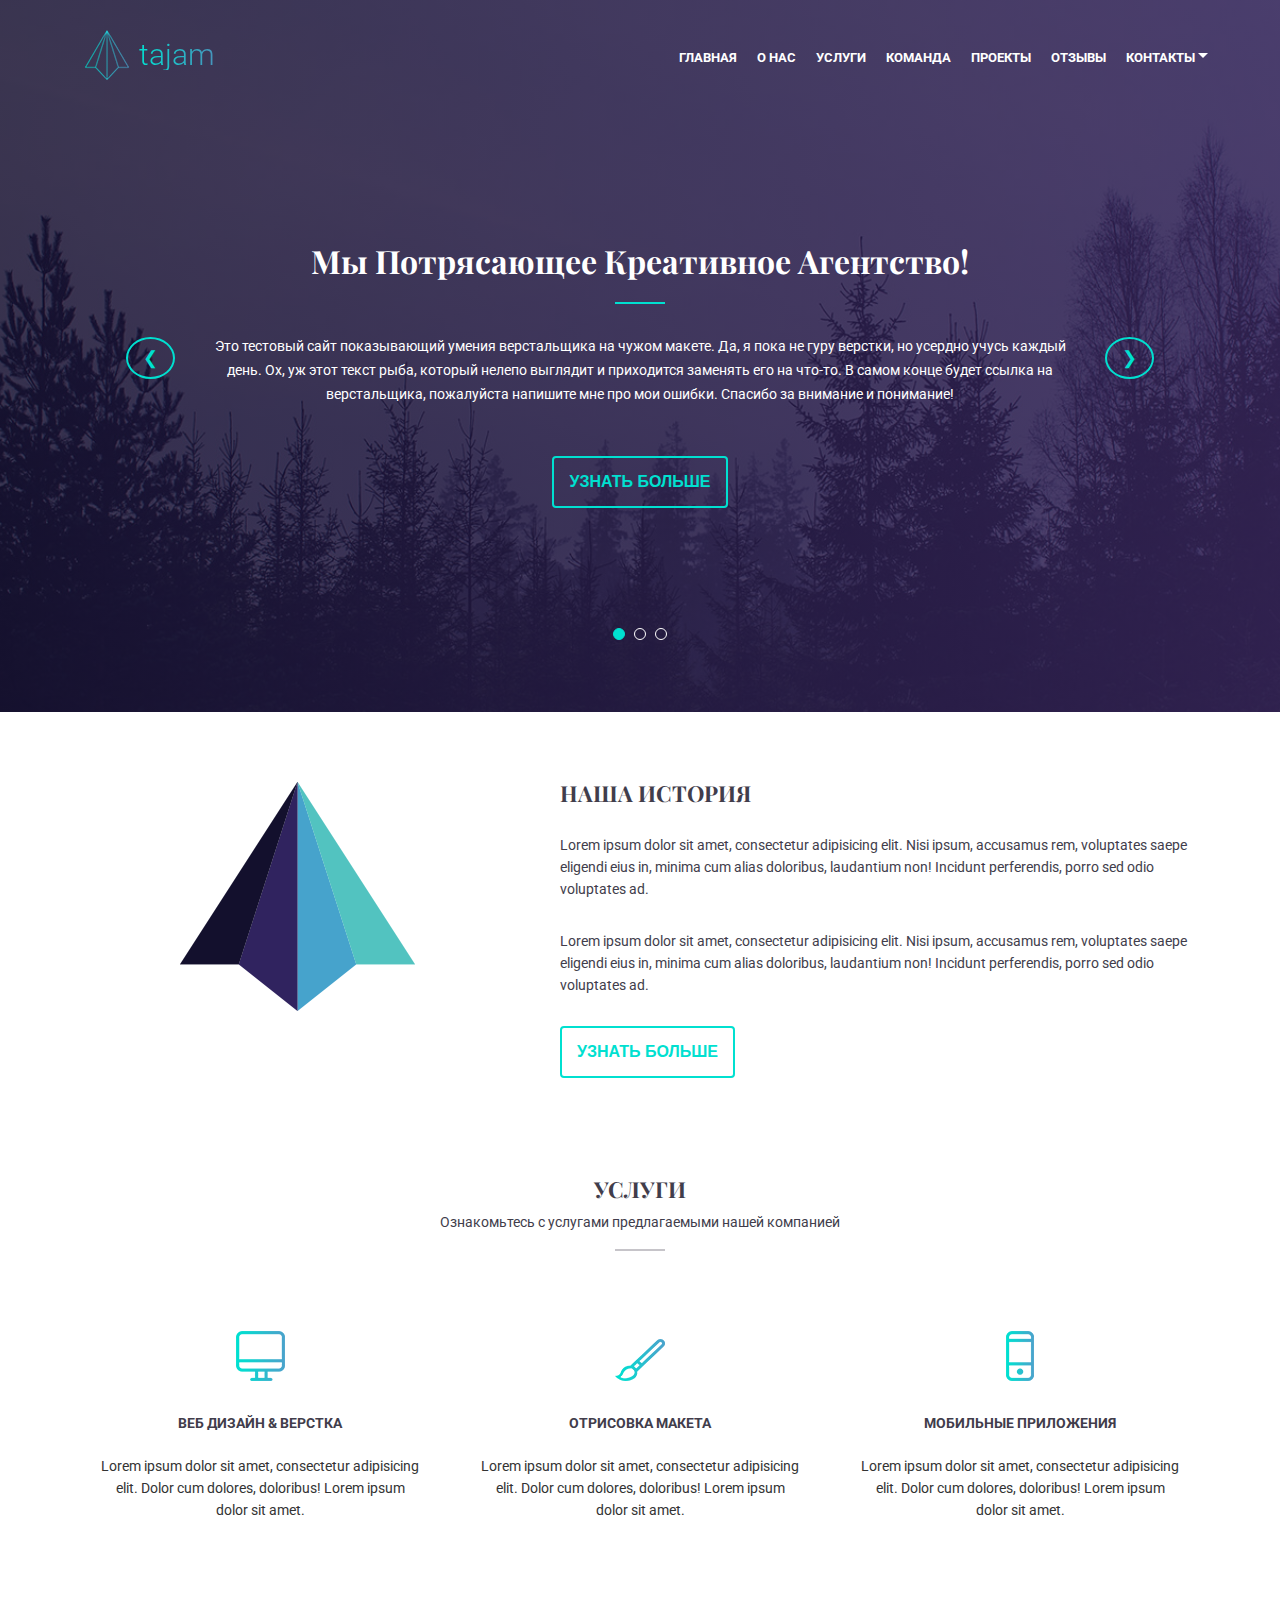
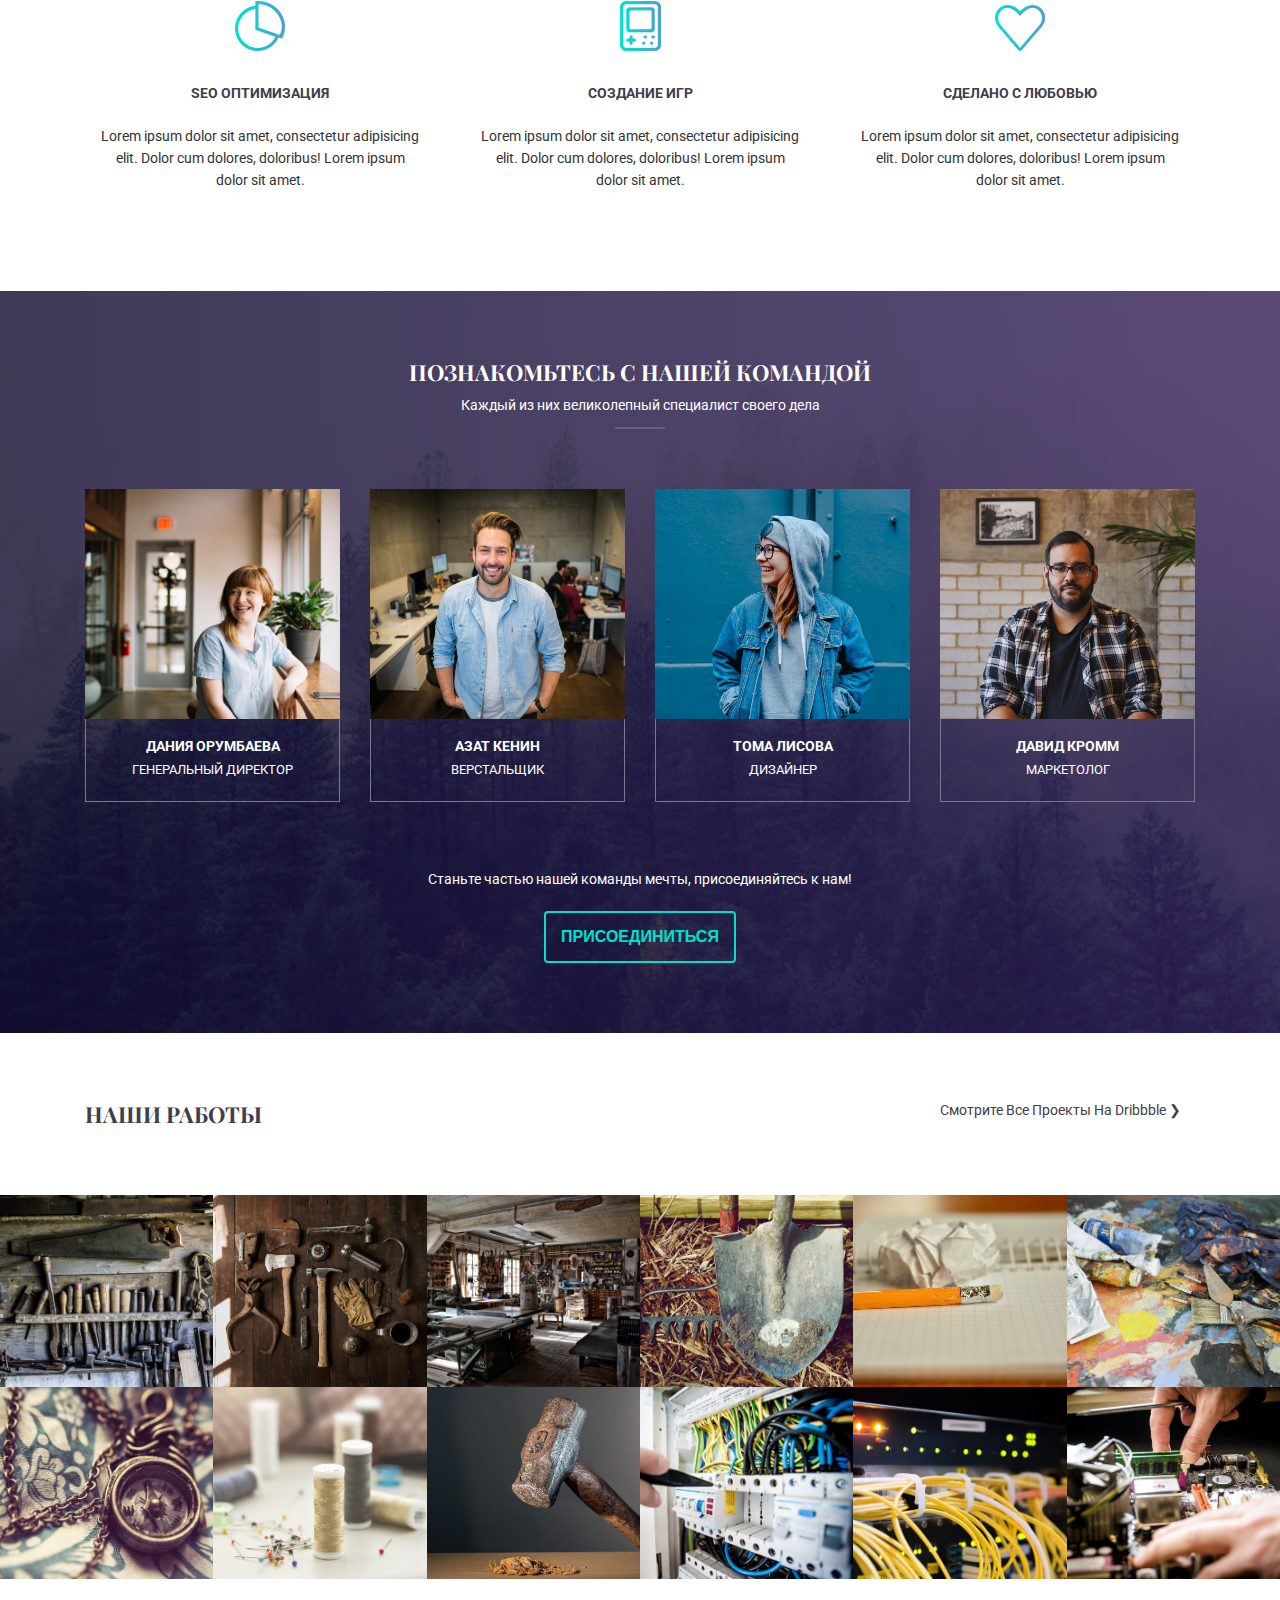
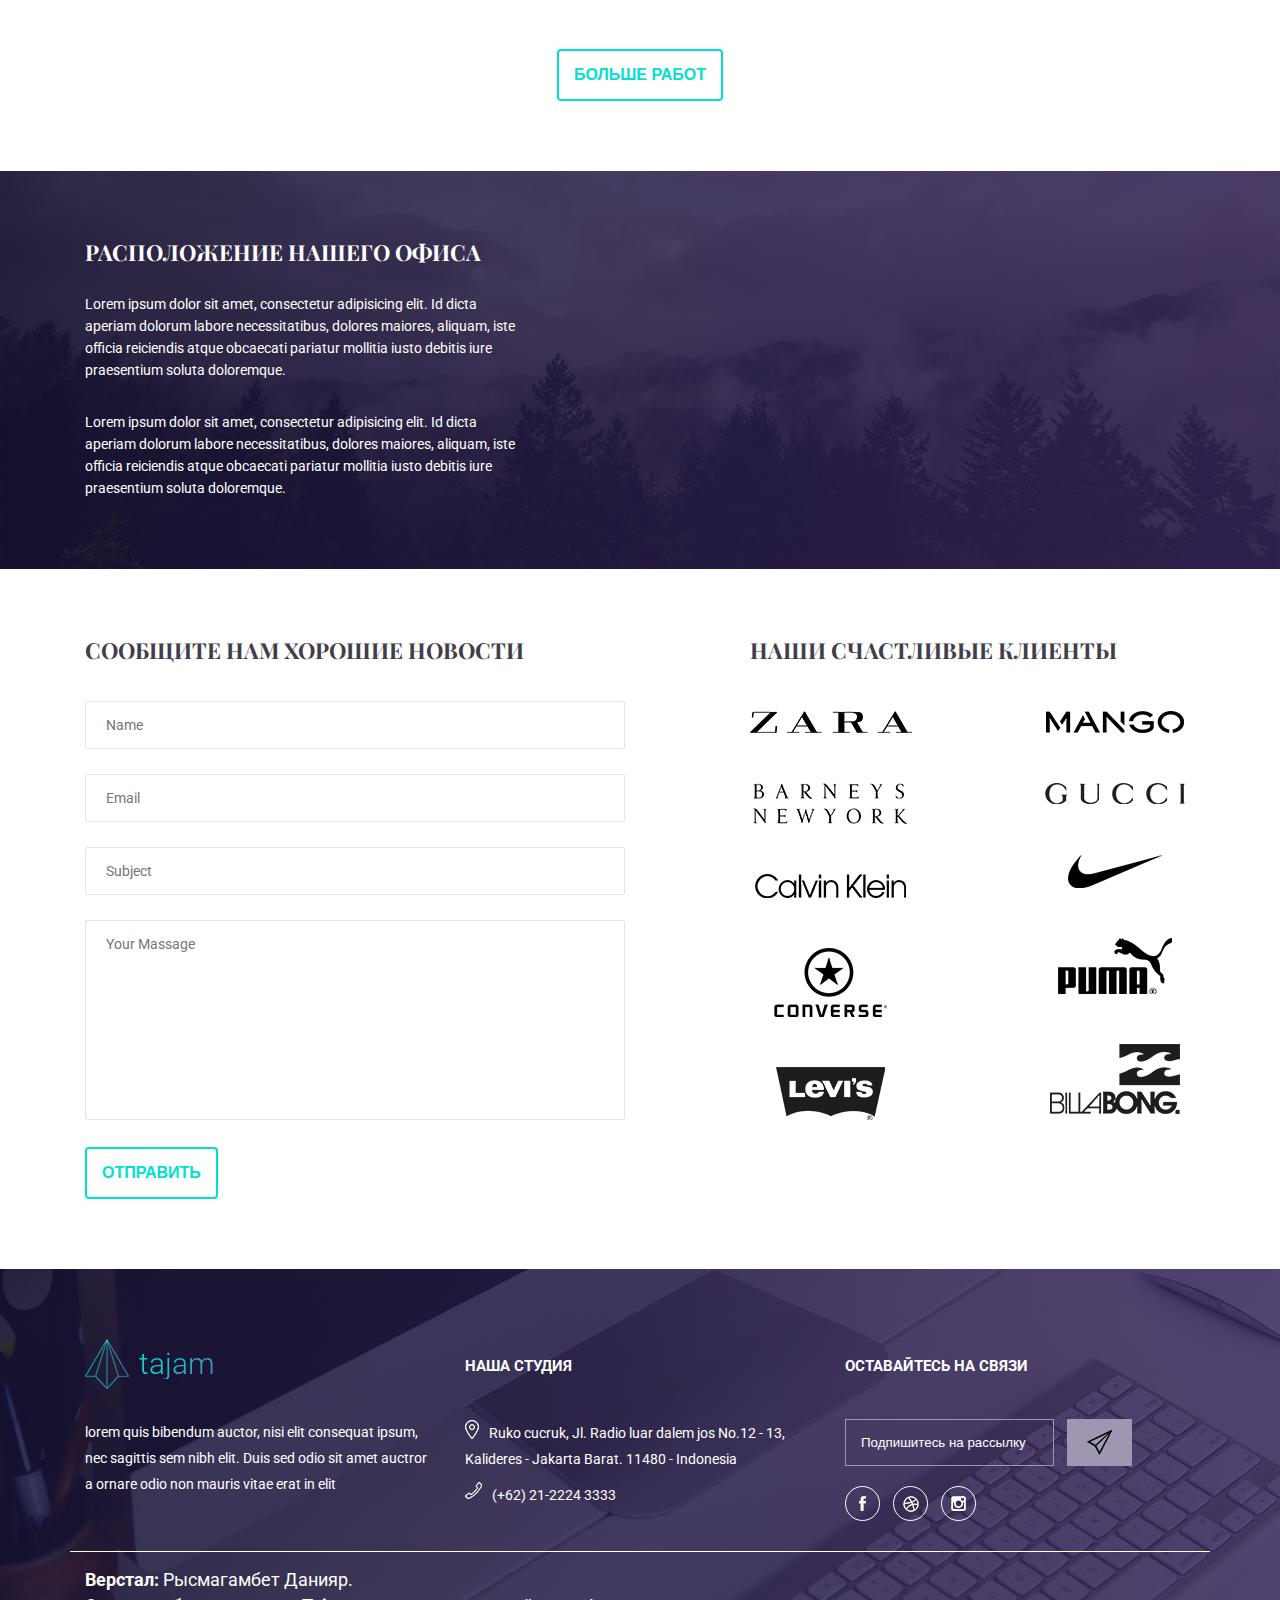
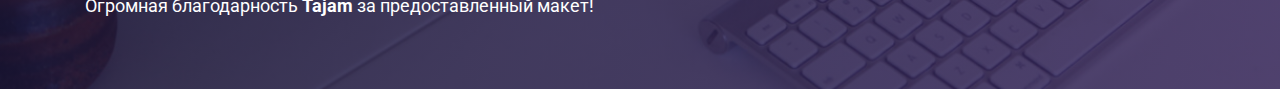
==== Tajam/index.html @ e1feb59a "Tajam Commit" ====
<!DOCTYPE html>
<html lang="ru">
<head>
	<meta charset="UTF-8">
	<meta name="viewport" content="width=device-width, initial-scale=1.0, shrink-to-fit=no">
	<meta http-equiv="X-UA-Compatible" content="ie=edge">

	<link rel="apple-touch-icon" sizes="180x180" href="favicon/apple-touch-icon.png">
	<link rel="icon" type="image/png" sizes="32x32" href="favicon/favicon-32x32.png">
	<link rel="icon" type="image/png" sizes="16x16" href="favicon/favicon-16x16.png">
	<link rel="manifest" href="favicon/site.webmanifest">
	<link rel="mask-icon" href="favicon/safari-pinned-tab.svg" color="#5bbad5">
	<meta name="msapplication-TileColor" content="#603cba">
	<meta name="theme-color" content="#ffffff">

	<title>Tajam</title>

	<link rel="stylesheet" href="css/bootstrap-grid.min.css">

	<link href="https://fonts.googleapis.com/css?family=Playfair+Display:400,700|Roboto:300,400,700&display=swap&subset=cyrillic" rel="stylesheet">

	<link rel="stylesheet" href="css/style.css">

</head>

<body>

	<header>
		<div class="container header">

			<div class="row header-row">

				<div class="col-2 header-logo">
					<img src="img/header/header-logo.png" alt="Логотип компании">
					<p>tajam</p>
				</div>

				<div class="col-7 header-nav">
					<nav class="menu">
						<ul class="menu__list">
							<li>
								<a href="#" class="menu__link">ГЛАВНАЯ</a>
							</li>
							<li>
								<a href="#" class="menu__link">О НАС</a>
							</li>
							<li>
								<a href="#" class="menu__link">УСЛУГИ</a>
							</li>
							<li>
								<a href="#" class="menu__link">КОМАНДА</a>
							</li>
							<li>
								<a href="#" class="menu__link">ПРОЕКТЫ</a>
							</li>
							<li>
								<a href="#" class="menu__link">ОТЗЫВЫ</a>
							</li>
							<li>
								<a href="#" class="menu__link">КОНТАКТЫ<span class="menu__arrow arrow"></span></a>
								<ul class="sub-menu__list">
									<li>
										<a href="#" class="sub-menu__link">ТЕЛЕФОН</a>
									</li>
									<li>
										<a href="#" class="sub-menu__link">ПОЧТА</a>
									</li>
								</ul>
							</li>
						</ul>
					</nav>
				</div>

			</div>

			<div class="row header-descr slaider">

				<div class="col-12 slides fade">
					<h1 class="header-descr__title">
						Мы Потрясающее Креативное Агентство!
					</h1>
					<p class="header-descr__subtitle">
						Это тестовый сайт показывающий умения верстальщика на чужом макете. Да, я пока не гуру верстки, но усердно учусь каждый день. Ох, уж этот текст рыба, который нелепо выглядит и приходится заменять его на что-то. В самом конце будет ссылка на верстальщика, пожалуйста напишите мне про мои ошибки. Спасибо за внимание и понимание!
					</p>
					<button class="button header-descr__button">УЗНАТЬ БОЛЬШЕ</button>
				</div>

				<div class="col-12 slides fade">
					<h1 class="header-descr__title">
						Мы Потрясающее Креативное Агентство!
					</h1>
					<p class="header-descr__subtitle">
						Lorem ipsum dolor sit amet, consectetur adipisicing elit. Tenetur sint fuga corrupti atque ut veritatis ipsa odio, officiis dignissimos suscipit nostrum, maxime pariatur natus doloribus expedita? Ut tempora laudantium, ullam! Labore quis temporibus, et! Consequuntur blanditiis eligendi nulla id quo nihil ipsam, omnis reprehenderit vero iusto fuga. Fugiat voluptatem, quisquam quas velit ea, non ipsa.
					</p>
					<button class="button header-descr__button">УЗНАТЬ БОЛЬШЕ</button>
				</div>

				<a class="prev" onclick="plusSlides(-1)">&#10094;</a>
				<a class="next" onclick="plusSlides(1)">&#10095;</a>

			</div>

			<div class="row dots">

				<div class="col-12">
					<span class="dot" onclick="currentSlide(1)"></span>
					<span class="dot" onclick="currentSlide(2)"></span>
					<span class="dot" onclick="currentSlide(3)"></span>
				</div>

			</div>

		</div>
	</header>

	<section class="about">
		<div class="container">
			<div class="row">

				<div class="col-3 offset-1 about__logo">
					<img src="img/about/big-logo.png" alt="Большой логотип компании">
				</div>

				<div class="col-7 offset-1 about__descr">
					<h4>НАША ИСТОРИЯ</h4>
					<p>Lorem ipsum dolor sit amet, consectetur adipisicing elit. Nisi ipsum, accusamus rem, voluptates saepe eligendi eius in, minima cum alias doloribus, laudantium non! Incidunt perferendis, porro sed odio voluptates ad.</p>
					<p>Lorem ipsum dolor sit amet, consectetur adipisicing elit. Nisi ipsum, accusamus rem, voluptates saepe eligendi eius in, minima cum alias doloribus, laudantium non! Incidunt perferendis, porro sed odio voluptates ad.</p>
					<button class="button about__button">УЗНАТЬ БОЛЬШЕ</button>
				</div>

			</div>
		</div>

	</section>

	<section class="expertise">
		<div class="container">

			<div class="row">
				<div class="col-12 expertise__title">
					<h4>УСЛУГИ</h4>
					<p>Ознакомьтесь с услугами предлагаемыми нашей компанией</p>
				</div>
			</div>

			<div class="row align-items-end expertise__blocks">
				<div class="col-4 expertise__item">
					<img src="img/expertise/expertise-icon-1.png" alt="Веб дизайн">
					<h5>ВЕБ ДИЗАЙН & ВЕРСТКА</h5>
					<p>Lorem ipsum dolor sit amet, consectetur adipisicing elit. Dolor cum dolores, doloribus! Lorem ipsum dolor sit amet.</p>
				</div>
				<div class="col-4 expertise__item">
					<img src="img/expertise/expertise-icon-2.png" alt="Отрисовка макета">
					<h5>ОТРИСОВКА МАКЕТА</h5>
					<p>Lorem ipsum dolor sit amet, consectetur adipisicing elit. Dolor cum dolores, doloribus! Lorem ipsum dolor sit amet.</p>
				</div>
				<div class="col-4 expertise__item">
					<img src="img/expertise/expertise-icon-3.png" alt="Мобильные приложения">
					<h5>МОБИЛЬНЫЕ ПРИЛОЖЕНИЯ</h5>
					<p>Lorem ipsum dolor sit amet, consectetur adipisicing elit. Dolor cum dolores, doloribus! Lorem ipsum dolor sit amet.</p>
				</div>
			</div>

			<div class="row align-items-end expertise__blocks">
				<div class="col-4 expertise__item">
					<img src="img/expertise/expertise-icon-4.png" alt="Оптимизация">
					<h5>SEO ОПТИМИЗАЦИЯ</h5>
					<p>Lorem ipsum dolor sit amet, consectetur adipisicing elit. Dolor cum dolores, doloribus! Lorem ipsum dolor sit amet.</p>
				</div>
				<div class="col-4 expertise__item">
					<img src="img/expertise/expertise-icon-5.png" alt="Создание игр">
					<h5>СОЗДАНИЕ ИГР</h5>
					<p>Lorem ipsum dolor sit amet, consectetur adipisicing elit. Dolor cum dolores, doloribus! Lorem ipsum dolor sit amet.</p>
				</div>
				<div class="col-4 expertise__item">
					<img src="img/expertise/expertise-icon-6.png" alt="Ответственность">
					<h5>СДЕЛАНО С ЛЮБОВЬЮ</h5>
					<p>Lorem ipsum dolor sit amet, consectetur adipisicing elit. Dolor cum dolores, doloribus! Lorem ipsum dolor sit amet.</p>
				</div>
			</div>

		</div>
	</section>

	<section class="team">
		<div class="container">

			<div class="row">
				<div class="col-12 team__title">
					<h4>ПОЗНАКОМЬТЕСЬ С НАШЕЙ КОМАНДОЙ</h4>
					<p>Каждый из них великолепный специалист своего дела</p>
				</div>
			</div>

			<div class="row">

				<div class="col-3 team__people">
					<div class="team__img">
						<img src="img/team/team-people-1.jpg" alt="Генеральный директор">
					</div>
					<div class="team__descr">
						<h5>ДАНИЯ ОРУМБАЕВА</h5>
						<p>ГЕНЕРАЛЬНЫЙ ДИРЕКТОР</p>
					</div>
				</div>

				<div class="col-3 team__people">
					<div class="team__img">
						<img src="img/team/team-people-2.jpg" alt="Верстка">
					</div>
					<div class="team__descr">
						<h5>АЗАТ КЕНИН</h5>
						<p>ВЕРСТАЛЬЩИК</p>
					</div>
				</div>

				<div class="col-3 team__people">
					<div class="team__img">
						<img src="img/team/team-people-3.jpg" alt="Дизайнер">
					</div>
					<div class="team__descr">
						<h5>ТОМА ЛИСОВА</h5>
						<p>ДИЗАЙНЕР</p>
					</div>
				</div>

				<div class="col-3 team__people">
					<div class="team__img">
						<img src="img/team/team-people-4.jpg" alt="Маркетолог">
					</div>
					<div class="team__descr">
						<h5>ДАВИД КРОММ</h5>
						<p>МАРКЕТОЛОГ</p>
					</div>
				</div>

			</div>

			<div class="row">
				<div class="col-12 team__bot">
					<p>Станьте частью нашей команды мечты, присоединяйтесь к нам!</p>
					<button class="button team__button">ПРИСОЕДИНИТЬСЯ</button>
				</div>
			</div>

		</div>
	</section>

	<section class="works">

		<div class="container">
			<div class="row">
				<div class="col-3 works__title">
					<h4>НАШИ РАБОТЫ</h4>
				</div>
				<div class="col-3 offset-6 works__link">
					<a>Смотрите Все Проекты На Dribbble &#10095;</a>
				</div>
			</div>
		</div>

		<div class="row works__block">

			<div class="col-2 works__item">
				<img src="img/works/work-1.jpg" alt="Описание работы">
				<div class="works__content">
					<h5>НАЗВАНИЕ РАБОТЫ</h5>
					<p>Краткое описание или типа того.</p>
				</div>
			</div>

			<div class="col-2 works__item">
				<img src="img/works/work-2.jpg" alt="Описание работы">
				<div class="works__content">
					<h5>НАЗВАНИЕ РАБОТЫ</h5>
					<p>Краткое описание или типа того. Где-то чуть больше или меньше.</p>
				</div>
			</div>

			<div class="col-2 works__item">
				<img src="img/works/work-3.jpg" alt="Описание работы">
				<div class="works__content">
					<h5>НАЗВАНИЕ РАБОТЫ</h5>
					<p>Краткое описание или типа того. А где-то совсем много текста будет, но это совсем уж не желательно.</p>
				</div>
			</div>

			<div class="col-2 works__item">
				<img src="img/works/work-4.jpg" alt="Описание работы">
				<div class="works__content">
					<h5>НАЗВАНИЕ РАБОТЫ</h5>
					<p>Краткое описание или типа того. А здесь будет прям очень много текста. Не читайте его, это просто показательный пример. Тут очень много воды, дабы было наглядно как это будет выглядеть всё.</p>
				</div>
			</div>

			<div class="col-2 works__item">
				<img src="img/works/work-5.jpg" alt="Описание работы">
				<div class="works__content">
					<h5>НАЗВАНИЕ РАБОТЫ</h5>
					<p>Краткое описание или типа того.</p>
				</div>
			</div>

			<div class="col-2 works__item">
				<img src="img/works/work-6.jpg" alt="Описание работы">
				<div class="works__content">
					<h5>НАЗВАНИЕ РАБОТЫ</h5>
					<p>Краткое описание или типа того. Где-то чуть больше или меньше.</p>
				</div>
			</div>

			<div class="col-2 works__item">	
				<img src="img/works/work-7.jpg" alt="Описание работы">
				<div class="works__content">
					<h5>НАЗВАНИЕ РАБОТЫ</h5>
					<p>Краткое описание или типа того. А где-то совсем много текста будет, но это совсем уж не желательно.</p>
				</div>
			</div>

			<div class="col-2 works__item">	
				<img src="img/works/work-8.jpg" alt="Описание работы">
				<div class="works__content">
					<h5>НАЗВАНИЕ РАБОТЫ</h5>
					<p>Краткое описание или типа того. А здесь будет прям очень много текста. Не читайте его, это просто показательный пример. Тут очень много воды, дабы было наглядно как это будет выглядеть всё.</p>
				</div>
			</div>

			<div class="col-2 works__item">	
				<img src="img/works/work-9.jpg" alt="Описание работы">
				<div class="works__content">
					<h5>НАЗВАНИЕ РАБОТЫ</h5>
					<p>Краткое описание или типа того</p>
				</div>
			</div>

			<div class="col-2 works__item">	
				<img src="img/works/work-10.jpg" alt="Описание работы">
				<div class="works__content">
					<h5>НАЗВАНИЕ РАБОТЫ</h5>
					<p>Краткое описание или типа того. Где-то чуть больше или меньше.</p>
				</div>
			</div>

			<div class="col-2 works__item">	
				<img src="img/works/work-11.jpg" alt="Описание работы">
				<div class="works__content">
					<h5>НАЗВАНИЕ РАБОТЫ</h5>
					<p>Краткое описание или типа того. А где-то совсем много текста будет, но это совсем уж не желательно.</p>
				</div>
			</div>

			<div class="col-2 works__item">	
				<img src="img/works/work-12.jpg" alt="Описание работы">
				<div class="works__content">
					<h5>НАЗВАНИЕ РАБОТЫ</h5>
					<p>Краткое описание или типа того. А здесь будет прям очень много текста. Не читайте его, это просто показательный пример. Тут очень много воды, дабы было наглядно как это будет выглядеть всё.</p>
				</div>
			</div>

		</div>
		
		<div class="container">
			<div class="row">
				<div class="col-12 works__button">
					<button class="button">БОЛЬШЕ РАБОТ</button>
				</div>
			</div>
		</div>

	</section>

	<section class="map">
		<div class="container">
			
			<div class="row">

				<div class="col-5 map__descr">
					<h4>РАСПОЛОЖЕНИЕ НАШЕГО ОФИСА</h4>
					<p>Lorem ipsum dolor sit amet, consectetur adipisicing elit. Id dicta aperiam dolorum labore necessitatibus, dolores maiores, aliquam, iste officia reiciendis atque obcaecati pariatur mollitia iusto debitis iure praesentium soluta doloremque.</p>
					<p>Lorem ipsum dolor sit amet, consectetur adipisicing elit. Id dicta aperiam dolorum labore necessitatibus, dolores maiores, aliquam, iste officia reiciendis atque obcaecati pariatur mollitia iusto debitis iure praesentium soluta doloremque.</p>
				</div>

				<div class="col-7 map__yandex">
					<script type="text/javascript" charset="utf-8" async src="https://api-maps.yandex.ru/services/constructor/1.0/js/?um=constructor%3A8e31d694d75ee07a63319e56aa494c60de096d989a508e7dc82b9da44f5e94a0&amp;width=100%25&amp;height=400&amp;lang=ru_RU&amp;scroll=false"></script>
				</div>

			</div>

		</div>
	</section>

	<section class="contact">
		<div class="container">

			<div class="row">
				<div class="col-5 contact__title">
					<h4>СООБЩИТЕ НАМ ХОРОШИЕ НОВОСТИ</h4>
				</div>
				<div class="col-5 offset-2 contact__title">
					<h4>НАШИ СЧАСТЛИВЫЕ КЛИЕНТЫ</h4>
				</div>
			</div>

			<div class="row">

				<div class="col-6 contact__form">
					<form action="#" id="massage">
						<input class="contact__form-item" type="text" placeholder="Name" required="required">
						<input class="contact__form-item" type="email" placeholder="Email" required="required">
						<input class="contact__form-item" type="text" placeholder="Subject" required="required">
						<textarea class="contact__form-item" placeholder="Your Massage" form="massage" required="required"></textarea>
						<button type="submit" form="massage" class="button contact__button">ОТПРАВИТЬ</button>
					</form>
				</div>

				<div class="col-2 offset-1 contact__clients">
					<img src="img/contact/client-1.png" alt="">
					<img src="img/contact/client-2.png" alt="">
					<img src="img/contact/client-3.png" alt="">
					<img src="img/contact/client-4.png" alt="">
					<img src="img/contact/client-5.png" alt="">
				</div>

				<div class="col-2 offset-1 contact__clients">
					<img src="img/contact/client-6.png" alt="">
					<img src="img/contact/client-7.png" alt="">
					<img src="img/contact/client-8.png" alt="">
					<img src="img/contact/client-9.png" alt="">
					<img src="img/contact/client-10.png" alt="">
				</div>

			</div>

		</div>
	</section>

	<footer class="footer">
		<div class="container">

			<div class="row">

				<div class="col-4 footer__block">
					<div class="footer__logo">
						<img src="img/footer/footer-logo.png" alt="Логотип">
						<p class="footer__grad">tajam</p>
					</div>
					<p>lorem quis bibendum auctor, nisi elit consequat ipsum, nec sagittis sem nibh elit. Duis sed odio sit amet auctror a ornare odio non mauris vitae erat in elit</p>
				</div>

				<div class="col-4 footer__block">
					<h5>НАША СТУДИЯ</h5>
					<div class="footer__address">
						<p><img src="img/footer/footer-icon-map.png" alt="">Ruko cucruk, Jl. Radio luar dalem jos No.12 - 13, Kalideres - Jakarta Barat. 11480 - Indonesia</p>
					</div>
					<div class="footer__phone">
						<p><img src="img/footer/footer-icon-phone.png" alt="">(+62) 21-2224 3333</p>
					</div>
				</div>

				<div class="col-4 footer__block">
					<h5>ОСТАВАЙТЕСЬ НА СВЯЗИ</h5>
					<div class="footer__form">
						<form>
							<input type="text" placeholder="Подпишитесь на рассылку">
							<button type="submit"><img src="img/footer/footer-icon-newsletter.png" alt=""></button>
						</form>
					</div>
					<div class="footer__social">
						<ul class="footer__social-menu">
							<li class="footer__social-item"><a href="#"><img src="img/footer/footer-icon-fb.png" alt="Facebook"></a></li>
							<li class="footer__social-item"><a href="#"><img src="img/footer/footer-icon-drib.png" alt="Dribbble"></a></li>
							<li class="footer__social-item"><a href="#"><img src="img/footer/footer-icon-inst.png" alt="Instagram"></a></li>
						</ul>
					</div>
				</div>

			</div>

			<div class="row">
				<div class="col-12 footer__thanks">
					<p><span>Верстал:</span> <a href="https://vk.com/martineeden">Рысмагамбет Данияр.</a></p>
					<p>Огромная благодарность <span>Tajam</span> за предоставленный макет!</p>
				</div>
			</div>

		</div>
	</footer>

	
	

	<script src="js/script.js"></script>

</body>

</html>
---- Tajam/css/style.css ----
* {
  -webkit-box-sizing: border-box;
  box-sizing: border-box;
  margin: 0;
  padding: 0;
  border: 0; }

a, a:visited {
  text-decoration: none;
  color: #ffffff; }

a:hover {
  text-decoration: none; }

a:active {
  text-decoration: none;
  color: #ffffff; }

a:link {
  text-decoration: none;
  color: #ffffff; }

ul li {
  text-decoration: none;
  list-style: none; }

img {
  vertical-align: top; }

h1, h2, h3, h4, h5, h6 {
  font-size: inherit;
  font-weight: 400; }

nav {
  display: block; }

html, body {
  height: 100%;
  width: 100%;
  font-size: 100%;
  line-height: 1;
  font-size: 14px;
  background: #fff;
  font-family: 'Roboto', sans-serif; }

/* Standard for layout */
section {
  padding: 70px 0; }

.button {
  font-size: 16px;
  font-weight: 700;
  color: #00e0d0;
  padding: 15px;
  border: 2px solid #00e0d0;
  border-radius: 4px;
  background: transparent;
  cursor: pointer;
  -webkit-transition: 0.7s;
  transition: 0.7s; }
  .button:hover {
    border: 2px solid #413d4b;
    background: #00e0d0;
    color: #413d4b;
    -webkit-transition: 0.7s;
    transition: 0.7s; }

/* Main Styles */
header {
  position: relative;
  background: url("../img/header/header-bg.jpg") center no-repeat;
  background-size: cover;
  z-index: 1;
  padding-top: 30px; }

header:before {
  content: "";
  display: block;
  position: absolute;
  left: 0;
  top: 0;
  width: 100%;
  height: 100%;
  background: -webkit-gradient(linear, left top, right top, from(#0f0b2f), to(#301f57));
  background: linear-gradient(90deg, #0f0b2f, #301f57);
  opacity: 0.8;
  z-index: -1; }

.header {
  position: relative; }

.header-logo {
  display: -webkit-box;
  display: -ms-flexbox;
  display: flex;
  -webkit-box-align: center;
  -ms-flex-align: center;
  align-items: center; }
  .header-logo img {
    margin-right: 10px; }
  .header-logo p {
    font-size: 30px;
    font-weight: 300;
    color: #00e0d0;
    background: -webkit-gradient(linear, left top, right top, from(#02ded0), to(#4794bc));
    background: linear-gradient(90deg, #02ded0, #4794bc);
    -webkit-background-clip: text;
    background-clip: text;
    -webkit-text-fill-color: transparent; }

.header-nav {
  position: absolute;
  right: 0; }

.header-row {
  -webkit-box-align: center;
  -ms-flex-align: center;
  align-items: center; }

.menu {
  position: relative;
  right: 0; }
  .menu__list {
    position: absolute;
    right: 0;
    display: -webkit-box;
    display: -ms-flexbox;
    display: flex;
    margin-top: -5px; }
    .menu__list > li {
      position: relative;
      margin-right: 20px; }
      .menu__list > li:last-child {
        margin-right: 0; }
  .menu__link {
    font-size: 13px;
    font-weight: 700;
    color: #ffffff;
    -webkit-transition: 0.4s;
    transition: 0.4s;
    padding: 15px 0; }
    .menu__link:hover {
      color: #00e0d0;
      -webkit-transition: 0.4s;
      transition: 0.4s; }

.menu__list > li:hover .sub-menu__list {
  display: inline-block; }

.arrow {
  position: absolute;
  top: 3px;
  margin-left: 3px;
  border-top: 5px solid #ffffff;
  border-right: 5px solid transparent;
  border-left: 5px solid transparent;
  -webkit-transition: 0.4s;
  transition: 0.4s; }
  .arrow:hover {
    border-top: 6px solid #00e0d0;
    -webkit-transition: 0.4s;
    transition: 0.4s; }

.menu__link:hover .arrow {
  border-top: 6px solid #00e0d0;
  -webkit-transition: 0.4s;
  transition: 0.4s; }

.sub-menu__list {
  display: none;
  position: absolute;
  left: 0;
  top: 0;
  margin-top: 25px; }
  .sub-menu__list > li {
    border: 1px solid #00e0d0;
    padding: 10px 15px 10px 5px; }

.sub-menu__link {
  font-size: 13px;
  font-weight: 700;
  color: #ffffff;
  padding: 5px;
  -webkit-transition: 0.4s;
  transition: 0.4s; }
  .sub-menu__link:hover {
    color: #00e0d0;
    -webkit-transition: 0.4s;
    transition: 0.4s; }

.header-descr {
  width: 80%;
  text-align: center;
  padding-top: 165px;
  margin: auto;
  position: relative; }
  .header-descr__title {
    font-family: "Playfair Display", serif;
    font-size: 32px;
    font-weight: 700;
    color: #ffffff; }
    .header-descr__title:after {
      content: "";
      display: block;
      margin: 0 auto;
      width: 50px;
      margin-top: 25px;
      border-bottom: 2px solid #00e0d0; }
  .header-descr__subtitle {
    font-size: 14px;
    color: #ffffff;
    line-height: 24px;
    margin-top: 30px; }
  .header-descr__button {
    margin-top: 50px; }

.prev, .next {
  cursor: pointer;
  position: absolute;
  top: 60%;
  width: auto;
  color: #00e0d0;
  font-size: 18px;
  border: 2px solid #00e0d0;
  border-radius: 50%;
  padding: 10px 15px;
  -webkit-transition: 0.6s;
  transition: 0.6s; }

.prev {
  margin-left: -70px; }

.next {
  right: 0;
  margin-right: -70px; }

.prev:hover, .next:hover {
  color: #413d4b;
  border: 2px solid #413d4b;
  background: #00e0d0; }

.dots {
  text-align: center;
  padding: 120px 0 70px 0; }

.dot {
  cursor: pointer;
  height: 12px;
  width: 12px;
  margin: 0 3px;
  background-color: transparent;
  border: 1px solid #ffffff;
  border-radius: 50%;
  display: inline-block;
  -webkit-transition: 0.4s;
  transition: 0.4s; }
  .dot:hover {
    background-color: #00e0d0;
    border: 1px solid #00e0d0; }

.active {
  background-color: #00e0d0;
  border: 1px solid #00e0d0; }

.fade {
  -webkit-animation-name: fade;
  animation-name: fade;
  -webkit-animation-duration: 1.5s;
  animation-duration: 1.5s; }

@-webkit-keyframes fade {
  from {
    opacity: 0.4; }
  to {
    opacity: 1; } }

@keyframes fade {
  from {
    opacity: 0.4; }
  to {
    opacity: 1; } }

.about__logo img {
  max-width: 100%; }

.about__descr h4 {
  font-family: "Playfair Display", serif;
  font-size: 22px;
  font-weight: 700;
  color: #413d4b; }

.about__descr p {
  font-size: 14px;
  color: #413d4b;
  margin-top: 30px;
  line-height: 22px; }

.about__button {
  margin-top: 30px; }

.expertise {
  padding: 30px 0 100px 0; }
  .expertise__title {
    text-align: center; }
    .expertise__title:after {
      content: "";
      display: block;
      width: 50px;
      margin: 0 auto;
      margin-top: 20px;
      border-bottom: 2px solid #c6c4c9; }
    .expertise__title h4 {
      font-family: "Playfair Display", serif;
      font-size: 22px;
      font-weight: 700;
      color: #413d4b; }
    .expertise__title p {
      font-size: 14px;
      color: #413d4b;
      margin-top: 15px; }
  .expertise__blocks {
    padding: 80px 0; }
    .expertise__blocks:last-child {
      padding: 0; }
  .expertise__item {
    text-align: center;
    padding: 0 30px; }
    .expertise__item h5 {
      font-size: 14px;
      font-weight: 700;
      color: #413d4b;
      margin-top: 35px; }
    .expertise__item p {
      font-size: 14px;
      color: #333333;
      line-height: 22px;
      margin-top: 25px; }

.team {
  position: relative;
  background: url("../img/team/team-bg.jpg") center no-repeat;
  background-size: cover;
  z-index: 1; }
  .team:before {
    content: "";
    display: block;
    position: absolute;
    left: 0;
    top: 0;
    width: 100%;
    height: 100%;
    background: -webkit-gradient(linear, left top, right top, from(#0f0b2f), to(#301f57));
    background: linear-gradient(90deg, #0f0b2f, #301f57);
    opacity: 0.8;
    z-index: -1; }
  .team__title {
    text-align: center; }
    .team__title:after {
      content: "";
      display: block;
      margin: 0 auto;
      width: 50px;
      margin-top: 15px;
      border-bottom: 2px solid #655c80; }
    .team__title h4 {
      font-family: "Playfair Display", serif;
      font-size: 22px;
      font-weight: 700;
      color: #ffffff; }
    .team__title p {
      font-size: 14px;
      color: #ffffff;
      margin-top: 15px; }
  .team__people {
    margin-top: 60px;
    text-align: center; }
  .team__img {
    padding: 0 0 90% 0;
    overflow: hidden;
    position: relative; }
    .team__img img {
      width: 100%;
      height: 100%;
      -o-object-fit: cover;
      object-fit: cover;
      position: absolute;
      top: 0;
      left: 0; }
  .team__descr {
    border: 1px solid #7c7890;
    border-top: none; }
    .team__descr h5 {
      font-size: 14px;
      font-weight: 700;
      color: #ffffff;
      padding-top: 20px; }
    .team__descr p {
      font-size: 13px;
      color: #ffffff;
      margin-top: 10px;
      margin-bottom: 25px; }
  .team__bot {
    text-align: center;
    margin-top: 70px; }
    .team__bot p {
      font-size: 14px;
      color: #ffffff; }
    .team__bot button {
      margin-top: 25px; }

.works__title h4 {
  font-family: "Playfair Display", serif;
  font-size: 22px;
  font-weight: 700;
  color: #413d4b; }

.works__link a {
  font-size: 14px;
  color: #413d4b;
  cursor: pointer; }
  .works__link a:hover {
    border-bottom: 1px dashed #413d4b; }

.works__block {
  margin: 70px 0 0 0; }

.works__item {
  padding: 0 0 15% 0;
  overflow: hidden;
  position: relative; }
  .works__item img {
    width: 100%;
    height: 100%;
    -o-object-fit: cover;
    object-fit: cover;
    position: absolute;
    top: 0;
    left: 0; }
  .works__item:hover .works__content {
    display: inline-block;
    -webkit-animation-name: works;
    animation-name: works;
    -webkit-animation-duration: 0.6s;
    animation-duration: 0.6s; }

.works__content {
  text-align: center;
  position: absolute;
  display: none;
  background-color: #1b173a;
  width: 100%;
  height: 100%;
  opacity: 0.8; }
  .works__content h5 {
    font-size: 14px;
    font-weight: 700;
    color: #ffffff;
    padding-top: 60px; }
  .works__content p {
    font-size: 13px;
    color: #ffffff;
    margin: 10px 20px;
    line-height: 22px; }

.works__button {
  text-align: center;
  margin-top: 70px; }

@-webkit-keyframes works {
  from {
    opacity: 0; }
  to {
    opacity: 0.8; } }

@keyframes works {
  from {
    opacity: 0; }
  to {
    opacity: 0.8; } }

.map {
  position: relative;
  background: url("../img/map/map-bg.jpg") center no-repeat;
  background-size: cover;
  z-index: 1; }
  .map:before {
    content: "";
    display: block;
    position: absolute;
    left: 0;
    top: 0;
    width: 100%;
    height: 100%;
    background: -webkit-gradient(linear, left top, right top, from(#0f0b2f), to(#301f57));
    background: linear-gradient(90deg, #0f0b2f, #301f57);
    opacity: 0.8;
    z-index: -1; }
  .map__descr h4 {
    font-family: "Playfair Display", serif;
    font-size: 22px;
    font-weight: 700;
    color: #ffffff; }
  .map__descr p {
    font-size: 14px;
    color: #ffffff;
    line-height: 22px;
    margin-top: 30px; }

.contact__form-item {
  font-family: "Roboto", sans-serif;
  font-size: 14px;
  width: 100%;
  border: 1px solid #e5e5e5;
  border-radius: 2px;
  padding: 15px 0 15px 20px;
  margin-top: 25px; }
  .contact__form-item:first-child {
    margin-top: 40px; }
  .contact__form-item:focus {
    color: #413d4b;
    outline: none;
    border: 1px solid #413d4b; }

.contact__form textarea {
  min-height: 200px;
  resize: none; }

.contact__button {
  margin-top: 25px; }

.contact__title h4 {
  font-family: "Playfair Display", serif;
  font-size: 22px;
  font-weight: 700;
  color: #413d4b; }

.contact__clients {
  text-align: center; }
  .contact__clients img {
    margin-top: 50px; }

.footer {
  position: relative;
  background: url("../img/footer/footer-bg.jpg") center no-repeat;
  background-size: cover;
  z-index: 1;
  padding: 70px 0; }
  .footer:before {
    content: "";
    position: absolute;
    display: block;
    left: 0;
    top: 0;
    width: 100%;
    height: 100%;
    background: -webkit-gradient(linear, left top, right top, from(#0f0b2f), to(#301f57));
    background: linear-gradient(90deg, #0f0b2f, #301f57);
    opacity: 0.8;
    z-index: -1; }
  .footer__block {
    margin-top: 20px; }
    .footer__block:first-child {
      margin-top: 0; }
    .footer__block h5 {
      font-size: 15px;
      color: #ffffff;
      font-weight: 700; }
    .footer__block p:not(.footer__grad) {
      font-size: 14px;
      color: #ffffff;
      line-height: 26px; }
  .footer__logo {
    display: -webkit-box;
    display: -ms-flexbox;
    display: flex;
    -webkit-box-align: center;
    -ms-flex-align: center;
    align-items: center;
    margin-bottom: 30px; }
    .footer__logo img {
      margin-right: 10px; }
    .footer__logo p {
      font-size: 30px;
      font-weight: 300;
      color: #00e0d0;
      background: -webkit-gradient(linear, left top, right top, from(#02ded0), to(#4794bc));
      background: linear-gradient(90deg, #02ded0, #4794bc);
      -webkit-background-clip: text;
      background-clip: text;
      -webkit-text-fill-color: transparent; }
  .footer__address {
    margin-top: 46px; }
    .footer__address img {
      margin-right: 10px; }
  .footer__phone {
    margin-top: 10px; }
    .footer__phone img {
      margin-right: 10px; }
  .footer__form {
    margin-top: 35px; }
    .footer__form input {
      border: 1px solid #9f96b0;
      background: transparent;
      padding: 15px;
      margin-right: 10px;
      margin-top: 10px; }
      .footer__form input::-webkit-input-placeholder {
        color: #fff; }
      .footer__form input::-moz-placeholder {
        color: #fff; }
      .footer__form input:-ms-input-placeholder {
        color: #fff; }
      .footer__form input::-ms-input-placeholder {
        color: #fff; }
      .footer__form input::placeholder {
        color: #fff; }
      .footer__form input:focus {
        color: #fff; }
    .footer__form button {
      cursor: pointer;
      padding: 28px 35px 19px 30px;
      background: #9f96b0;
      position: relative; }
      .footer__form button img {
        position: absolute;
        left: 30%;
        top: 25%; }
  .footer__social {
    margin-top: 20px; }
    .footer__social-item {
      position: relative;
      display: inline-block;
      margin-right: 10px;
      border: 1px solid #ffffff;
      border-radius: 50%;
      min-width: 35px;
      min-height: 35px;
      -webkit-transition: 0.6s;
      transition: 0.6s;
      text-align: center; }
      .footer__social-item:hover {
        border: 1px solid #00e0d0;
        -webkit-transition: 0.6s;
        transition: 0.6s; }
      .footer__social-item img {
        padding-top: 9px; }
  .footer__thanks {
    margin-top: 30px;
    border-top: 1px solid #fff;
    padding-top: 15px; }
    .footer__thanks p {
      font-size: 18px;
      color: #ffffff;
      line-height: 26px; }
    .footer__thanks span {
      font-weight: 700; }
    .footer__thanks a {
      -webkit-transition: 0.6s;
      transition: 0.6s; }
      .footer__thanks a:hover {
        color: #00e0d0;
        -webkit-transition: 0.6s;
        transition: 0.6s; }

/*# sourceMappingURL=style.css.map */
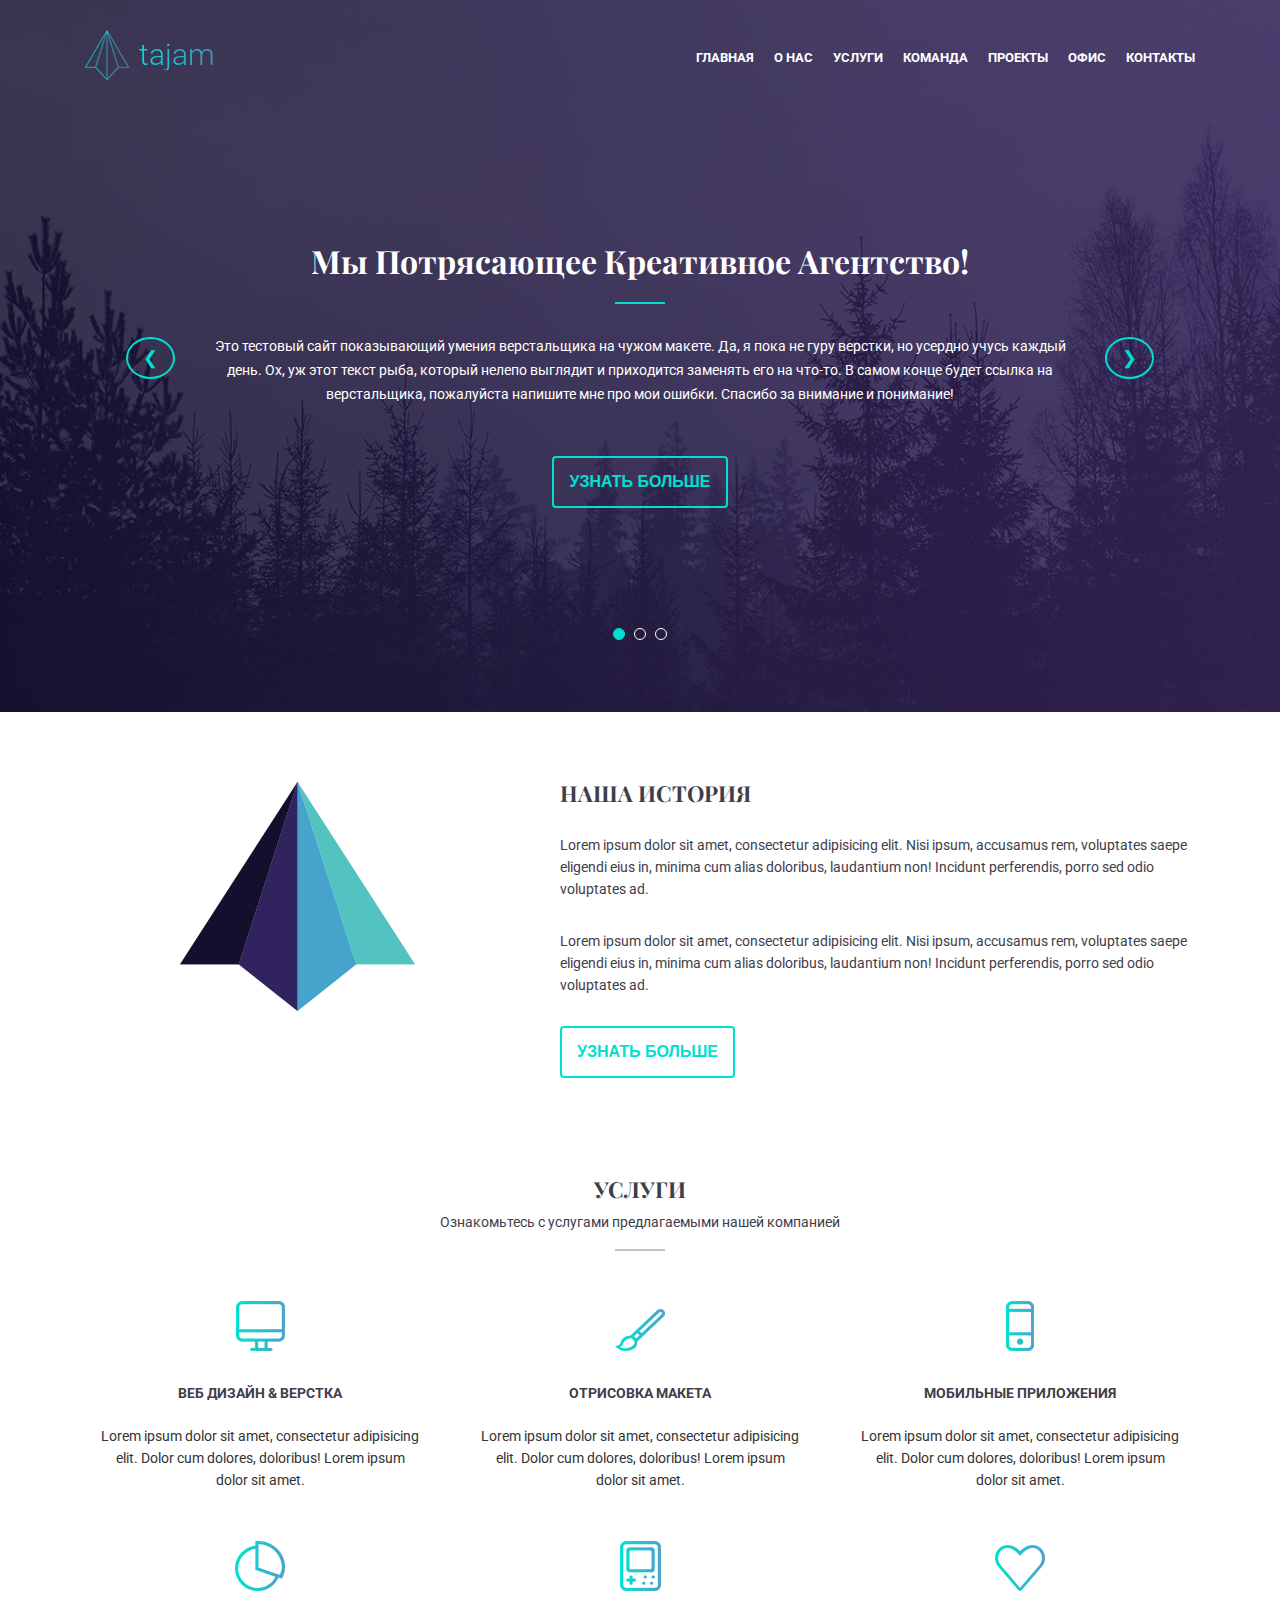
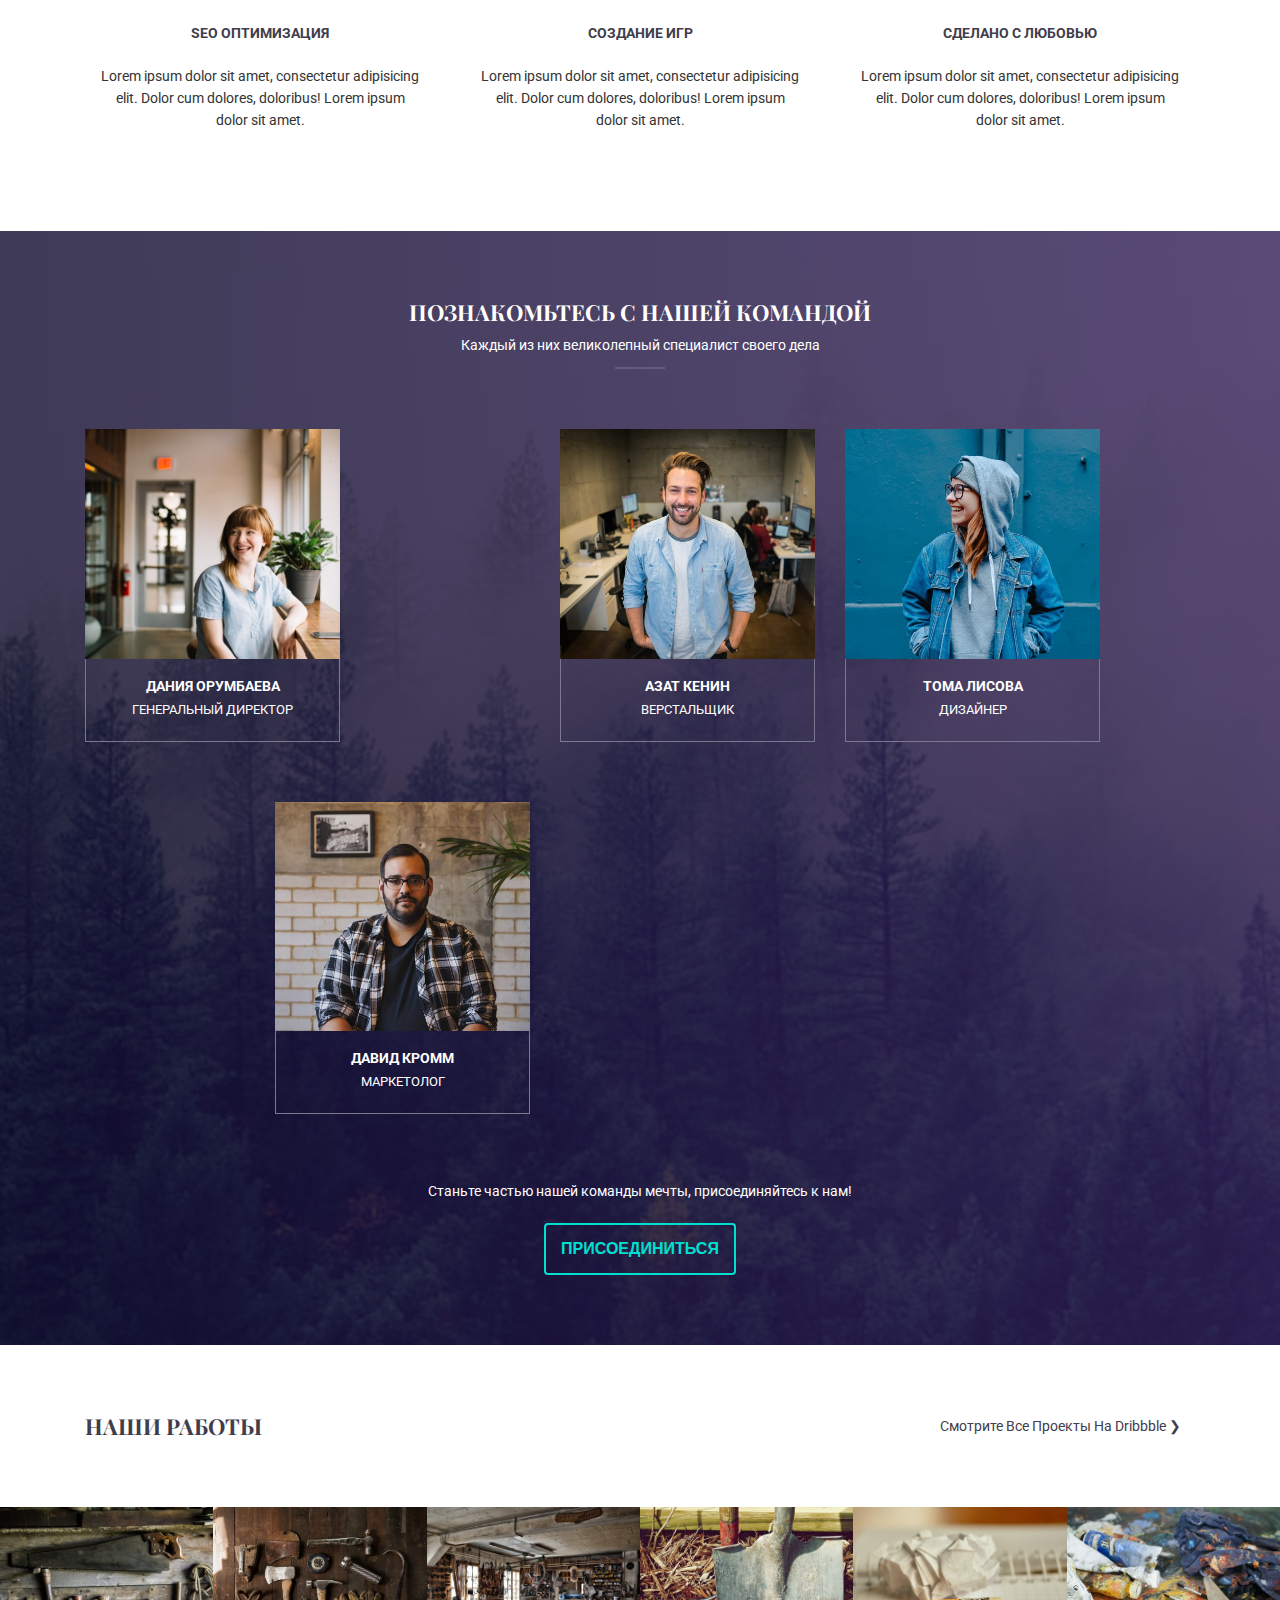
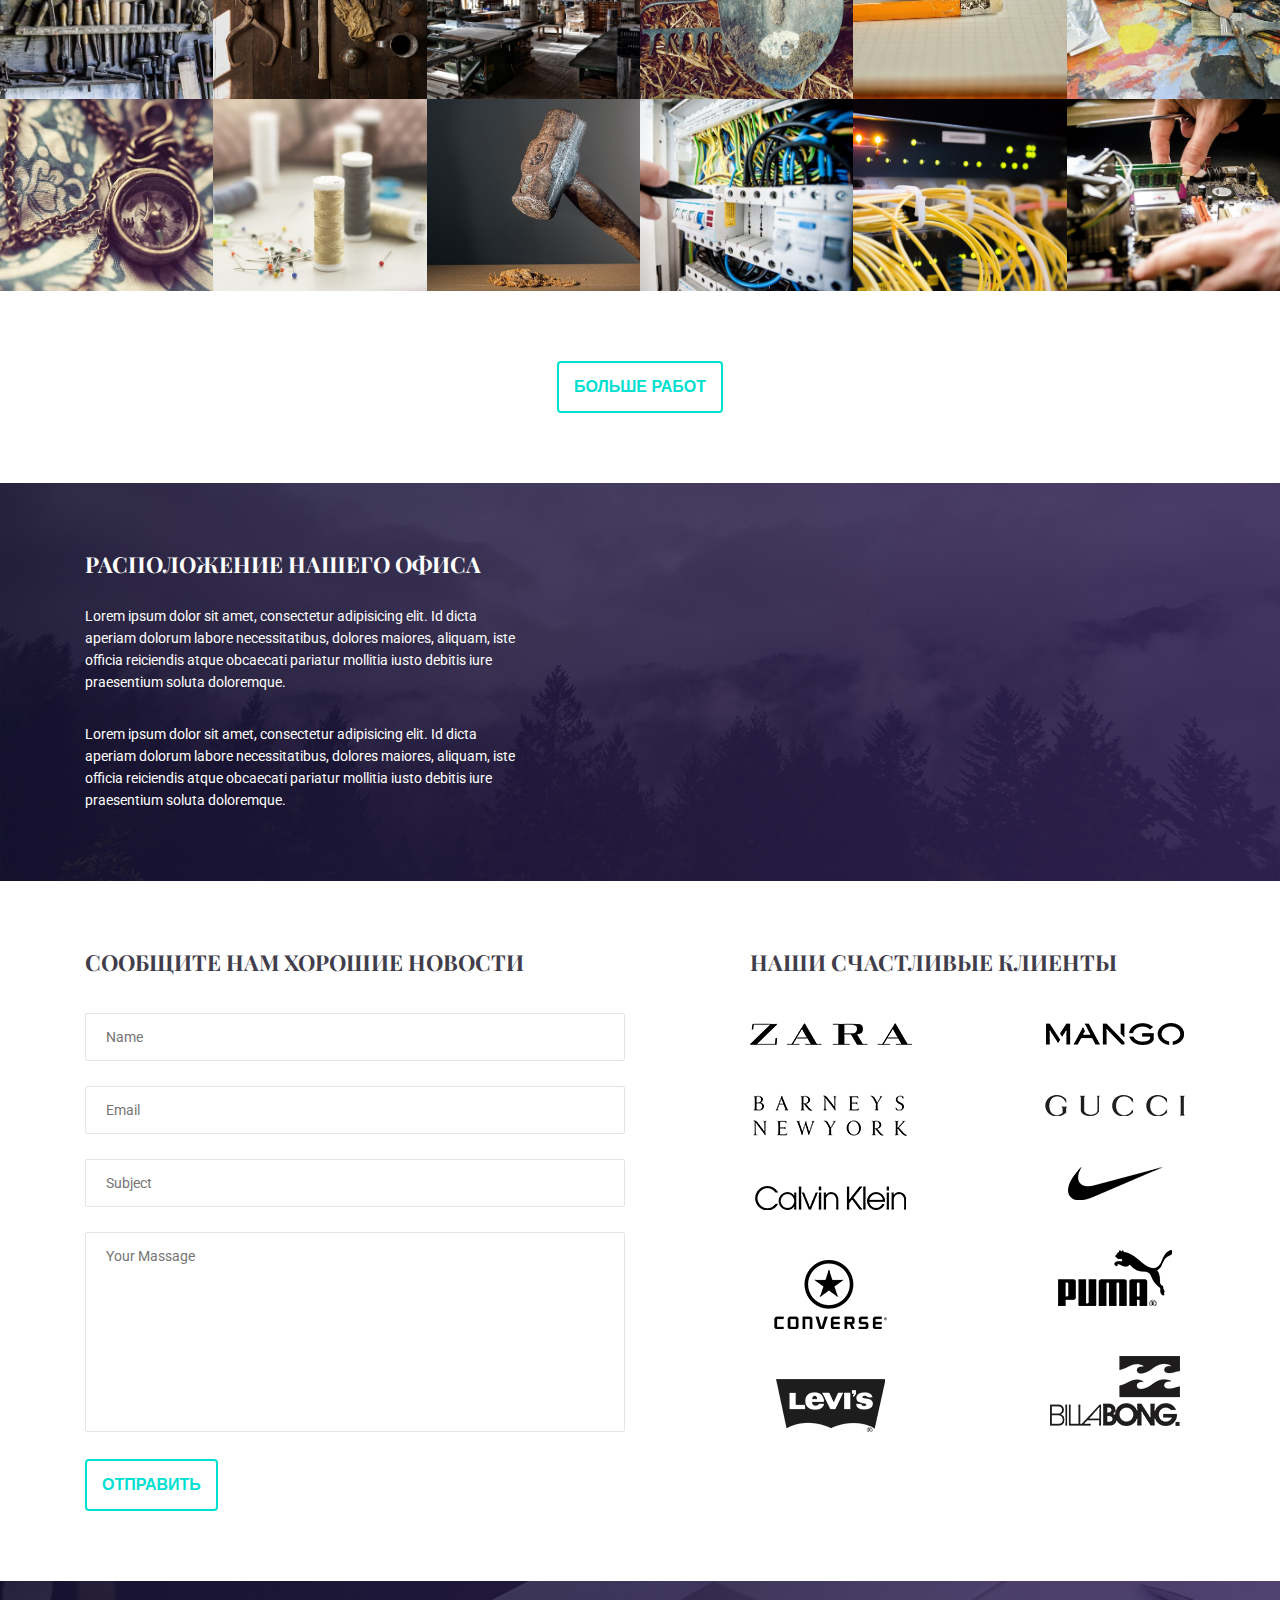
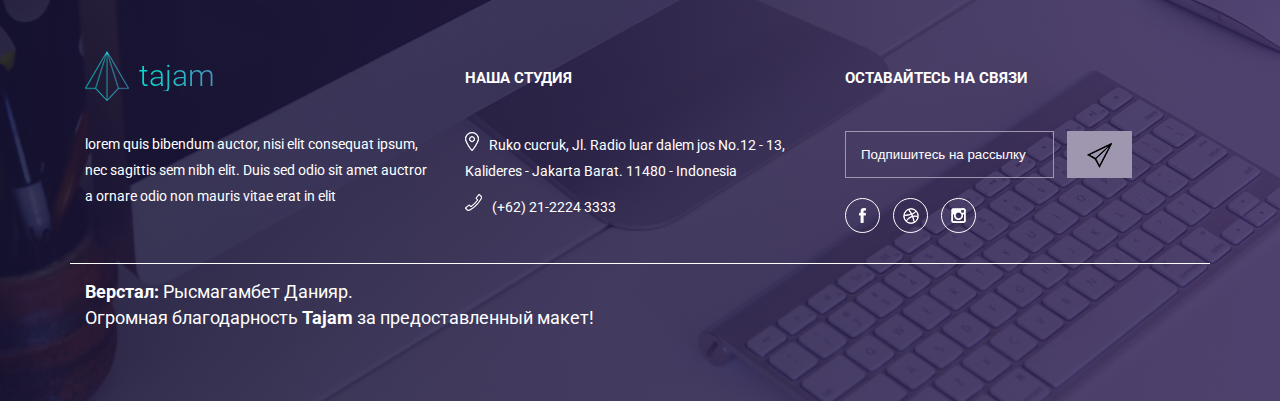
==== commit b79df879: "Tajam Respon Commit" ====
--- a/Tajam/index.html
+++ b/Tajam/index.html
@@ -3,7 +3,7 @@
 <head>
 	<meta charset="UTF-8">
 	<meta name="viewport" content="width=device-width, initial-scale=1.0, shrink-to-fit=no">
-	<meta http-equiv="X-UA-Compatible" content="ie=edge">
+	<meta http-equiv="X-UA-Compatible" content="IE=edge">
 
 	<link rel="apple-touch-icon" sizes="180x180" href="favicon/apple-touch-icon.png">
 	<link rel="icon" type="image/png" sizes="32x32" href="favicon/favicon-32x32.png">
@@ -25,47 +25,53 @@
 
 <body>
 
-	<header>
-		<div class="container header">
-
-			<div class="row header-row">
-
-				<div class="col-2 header-logo">
-					<img src="img/header/header-logo.png" alt="Логотип компании">
-					<p>tajam</p>
-				</div>
-
-				<div class="col-7 header-nav">
+	<header class="header">
+		<div class="container">
+
+			<div class="row justify-content-between header__body">
+
+				<div class="col-2 header__logo">
+					<div class="header__logo-block">
+						<img src="img/header/header-logo.png" alt="Логотип компании">
+						<p>tajam</p>
+					</div>
+				</div>
+				
+				<div class="col-7 header__nav">
+
+					<div class="row">
+						<div class="col-1 offset-11">
+							<div class="header__burger">
+								<span class="burger__line burger__line-first"></span>
+								<span class="burger__line burger__line-second"></span>
+								<span class="burger__line burger__line-third"></span>
+								<span class="burger__line burger__line-fourth"></span>
+							</div>
+						</div>
+					</div>
+
 					<nav class="menu">
 						<ul class="menu__list">
 							<li>
 								<a href="#" class="menu__link">ГЛАВНАЯ</a>
 							</li>
 							<li>
-								<a href="#" class="menu__link">О НАС</a>
-							</li>
-							<li>
-								<a href="#" class="menu__link">УСЛУГИ</a>
-							</li>
-							<li>
-								<a href="#" class="menu__link">КОМАНДА</a>
-							</li>
-							<li>
-								<a href="#" class="menu__link">ПРОЕКТЫ</a>
-							</li>
-							<li>
-								<a href="#" class="menu__link">ОТЗЫВЫ</a>
-							</li>
-							<li>
-								<a href="#" class="menu__link">КОНТАКТЫ<span class="menu__arrow arrow"></span></a>
-								<ul class="sub-menu__list">
-									<li>
-										<a href="#" class="sub-menu__link">ТЕЛЕФОН</a>
-									</li>
-									<li>
-										<a href="#" class="sub-menu__link">ПОЧТА</a>
-									</li>
-								</ul>
+								<a href="#about" class="menu__link">О НАС</a>
+							</li>
+							<li>
+								<a href="#expertise" class="menu__link">УСЛУГИ</a>
+							</li>
+							<li>
+								<a href="#team" class="menu__link">КОМАНДА</a>
+							</li>
+							<li>
+								<a href="#works" class="menu__link">ПРОЕКТЫ</a>
+							</li>
+							<li>
+								<a href="#map" class="menu__link">ОФИС</a>
+							</li>
+							<li>
+								<a href="#contact" class="menu__link">КОНТАКТЫ</a>
 							</li>
 						</ul>
 					</nav>
@@ -95,6 +101,16 @@
 					<button class="button header-descr__button">УЗНАТЬ БОЛЬШЕ</button>
 				</div>
 
+				<div class="col-12 slides fade">
+					<h1 class="header-descr__title">
+						Мы Потрясающее Креативное Агентство!
+					</h1>
+					<p class="header-descr__subtitle">
+						Lorem ipsum dolor sit amet, consectetur adipisicing elit. Tenetur sint fuga corrupti atque ut veritatis ipsa odio, officiis dignissimos suscipit nostrum, maxime pariatur natus doloribus expedita? Ut tempora laudantium, ullam! Labore quis temporibus, et! Consequuntur blanditiis eligendi nulla id quo nihil ipsam, omnis reprehenderit vero iusto fuga. Fugiat voluptatem, quisquam quas velit ea, non ipsa.
+					</p>
+					<button class="button header-descr__button">УЗНАТЬ БОЛЬШЕ</button>
+				</div>
+
 				<a class="prev" onclick="plusSlides(-1)">&#10094;</a>
 				<a class="next" onclick="plusSlides(1)">&#10095;</a>
 
@@ -113,15 +129,15 @@
 		</div>
 	</header>
 
-	<section class="about">
-		<div class="container">
-			<div class="row">
-
-				<div class="col-3 offset-1 about__logo">
+	<section id="about" class="about">
+		<div class="container">
+			<div class="row">
+
+				<div class="col-sm-3 offset-sm-1 col-12 about__logo">
 					<img src="img/about/big-logo.png" alt="Большой логотип компании">
 				</div>
 
-				<div class="col-7 offset-1 about__descr">
+				<div class="col-sm-7 offset-sm-1 col-12 about__descr">
 					<h4>НАША ИСТОРИЯ</h4>
 					<p>Lorem ipsum dolor sit amet, consectetur adipisicing elit. Nisi ipsum, accusamus rem, voluptates saepe eligendi eius in, minima cum alias doloribus, laudantium non! Incidunt perferendis, porro sed odio voluptates ad.</p>
 					<p>Lorem ipsum dolor sit amet, consectetur adipisicing elit. Nisi ipsum, accusamus rem, voluptates saepe eligendi eius in, minima cum alias doloribus, laudantium non! Incidunt perferendis, porro sed odio voluptates ad.</p>
@@ -133,7 +149,7 @@
 
 	</section>
 
-	<section class="expertise">
+	<section id="expertise" class="expertise">
 		<div class="container">
 
 			<div class="row">
@@ -144,45 +160,49 @@
 			</div>
 
 			<div class="row align-items-end expertise__blocks">
-				<div class="col-4 expertise__item">
+
+				<div class="col-lg-4 col-sm-6 col-12 expertise__item">
 					<img src="img/expertise/expertise-icon-1.png" alt="Веб дизайн">
 					<h5>ВЕБ ДИЗАЙН & ВЕРСТКА</h5>
 					<p>Lorem ipsum dolor sit amet, consectetur adipisicing elit. Dolor cum dolores, doloribus! Lorem ipsum dolor sit amet.</p>
 				</div>
-				<div class="col-4 expertise__item">
+
+				<div class="col-lg-4 col-sm-6 col-12 expertise__item">
 					<img src="img/expertise/expertise-icon-2.png" alt="Отрисовка макета">
 					<h5>ОТРИСОВКА МАКЕТА</h5>
 					<p>Lorem ipsum dolor sit amet, consectetur adipisicing elit. Dolor cum dolores, doloribus! Lorem ipsum dolor sit amet.</p>
 				</div>
-				<div class="col-4 expertise__item">
+
+				<div class="col-lg-4 col-sm-6 col-12 expertise__item">
 					<img src="img/expertise/expertise-icon-3.png" alt="Мобильные приложения">
 					<h5>МОБИЛЬНЫЕ ПРИЛОЖЕНИЯ</h5>
 					<p>Lorem ipsum dolor sit amet, consectetur adipisicing elit. Dolor cum dolores, doloribus! Lorem ipsum dolor sit amet.</p>
 				</div>
-			</div>
-
-			<div class="row align-items-end expertise__blocks">
-				<div class="col-4 expertise__item">
+
+				<div class="col-lg-4 col-sm-6 col-12 expertise__item">
 					<img src="img/expertise/expertise-icon-4.png" alt="Оптимизация">
 					<h5>SEO ОПТИМИЗАЦИЯ</h5>
 					<p>Lorem ipsum dolor sit amet, consectetur adipisicing elit. Dolor cum dolores, doloribus! Lorem ipsum dolor sit amet.</p>
 				</div>
-				<div class="col-4 expertise__item">
+
+				<div class="col-lg-4 col-sm-6 col-12 expertise__item">
 					<img src="img/expertise/expertise-icon-5.png" alt="Создание игр">
 					<h5>СОЗДАНИЕ ИГР</h5>
 					<p>Lorem ipsum dolor sit amet, consectetur adipisicing elit. Dolor cum dolores, doloribus! Lorem ipsum dolor sit amet.</p>
 				</div>
-				<div class="col-4 expertise__item">
+
+				<div class="col-lg-4 col-sm-6 col-12 expertise__item">
 					<img src="img/expertise/expertise-icon-6.png" alt="Ответственность">
 					<h5>СДЕЛАНО С ЛЮБОВЬЮ</h5>
 					<p>Lorem ipsum dolor sit amet, consectetur adipisicing elit. Dolor cum dolores, doloribus! Lorem ipsum dolor sit amet.</p>
 				</div>
+
 			</div>
 
 		</div>
 	</section>
 
-	<section class="team">
+	<section id="team" class="team">
 		<div class="container">
 
 			<div class="row">
@@ -194,7 +214,7 @@
 
 			<div class="row">
 
-				<div class="col-3 team__people">
+				<div class="col-lg-3 offset-lg-0 col-sm-5 offset-sm-1 col-8 offset-2 team__people">
 					<div class="team__img">
 						<img src="img/team/team-people-1.jpg" alt="Генеральный директор">
 					</div>
@@ -204,7 +224,7 @@
 					</div>
 				</div>
 
-				<div class="col-3 team__people">
+				<div class="col-lg-3 col-sm-5 col-8 offset-2 team__people">
 					<div class="team__img">
 						<img src="img/team/team-people-2.jpg" alt="Верстка">
 					</div>
@@ -214,7 +234,7 @@
 					</div>
 				</div>
 
-				<div class="col-3 team__people">
+				<div class="col-lg-3 offset-lg-0 col-sm-5 offset-sm-1 col-8 offset-2 team__people">
 					<div class="team__img">
 						<img src="img/team/team-people-3.jpg" alt="Дизайнер">
 					</div>
@@ -224,7 +244,7 @@
 					</div>
 				</div>
 
-				<div class="col-3 team__people">
+				<div class="col-lg-3 col-sm-5 col-8 offset-2 team__people">
 					<div class="team__img">
 						<img src="img/team/team-people-4.jpg" alt="Маркетолог">
 					</div>
@@ -246,14 +266,14 @@
 		</div>
 	</section>
 
-	<section class="works">
-
-		<div class="container">
-			<div class="row">
-				<div class="col-3 works__title">
+	<section id="works" class="works">
+
+		<div class="container">
+			<div class="row align-items-center">
+				<div class="col-lg-3 col-4 works__title">
 					<h4>НАШИ РАБОТЫ</h4>
 				</div>
-				<div class="col-3 offset-6 works__link">
+				<div class="col-lg-3 offset-lg-6 col-5 offset-3 works__link">
 					<a>Смотрите Все Проекты На Dribbble &#10095;</a>
 				</div>
 			</div>
@@ -261,7 +281,7 @@
 
 		<div class="row works__block">
 
-			<div class="col-2 works__item">
+			<div class="col-xl-2 col-lg-3 col-md-4 col-sm-6 works__item">
 				<img src="img/works/work-1.jpg" alt="Описание работы">
 				<div class="works__content">
 					<h5>НАЗВАНИЕ РАБОТЫ</h5>
@@ -269,7 +289,7 @@
 				</div>
 			</div>
 
-			<div class="col-2 works__item">
+			<div class="col-xl-2 col-lg-3 col-md-4 col-sm-6 works__item">
 				<img src="img/works/work-2.jpg" alt="Описание работы">
 				<div class="works__content">
 					<h5>НАЗВАНИЕ РАБОТЫ</h5>
@@ -277,7 +297,7 @@
 				</div>
 			</div>
 
-			<div class="col-2 works__item">
+			<div class="col-xl-2 col-lg-3 col-md-4 col-sm-6 works__item">
 				<img src="img/works/work-3.jpg" alt="Описание работы">
 				<div class="works__content">
 					<h5>НАЗВАНИЕ РАБОТЫ</h5>
@@ -285,7 +305,7 @@
 				</div>
 			</div>
 
-			<div class="col-2 works__item">
+			<div class="col-xl-2 col-lg-3 col-md-4 col-sm-6 works__item">
 				<img src="img/works/work-4.jpg" alt="Описание работы">
 				<div class="works__content">
 					<h5>НАЗВАНИЕ РАБОТЫ</h5>
@@ -293,7 +313,7 @@
 				</div>
 			</div>
 
-			<div class="col-2 works__item">
+			<div class="col-xl-2 col-lg-3 col-md-4 col-sm-6 works__item">
 				<img src="img/works/work-5.jpg" alt="Описание работы">
 				<div class="works__content">
 					<h5>НАЗВАНИЕ РАБОТЫ</h5>
@@ -301,7 +321,7 @@
 				</div>
 			</div>
 
-			<div class="col-2 works__item">
+			<div class="col-xl-2 col-lg-3 col-md-4 col-sm-6 works__item">
 				<img src="img/works/work-6.jpg" alt="Описание работы">
 				<div class="works__content">
 					<h5>НАЗВАНИЕ РАБОТЫ</h5>
@@ -309,7 +329,7 @@
 				</div>
 			</div>
 
-			<div class="col-2 works__item">	
+			<div class="col-xl-2 col-lg-3 col-md-4 col-sm-6 works__item">	
 				<img src="img/works/work-7.jpg" alt="Описание работы">
 				<div class="works__content">
 					<h5>НАЗВАНИЕ РАБОТЫ</h5>
@@ -317,7 +337,7 @@
 				</div>
 			</div>
 
-			<div class="col-2 works__item">	
+			<div class="col-xl-2 col-lg-3 col-md-4 col-sm-6 works__item">	
 				<img src="img/works/work-8.jpg" alt="Описание работы">
 				<div class="works__content">
 					<h5>НАЗВАНИЕ РАБОТЫ</h5>
@@ -325,7 +345,7 @@
 				</div>
 			</div>
 
-			<div class="col-2 works__item">	
+			<div class="col-xl-2 col-lg-3 col-md-4 col-sm-6 works__item">	
 				<img src="img/works/work-9.jpg" alt="Описание работы">
 				<div class="works__content">
 					<h5>НАЗВАНИЕ РАБОТЫ</h5>
@@ -333,7 +353,7 @@
 				</div>
 			</div>
 
-			<div class="col-2 works__item">	
+			<div class="col-xl-2 col-lg-3 col-md-4 col-sm-6 works__item">	
 				<img src="img/works/work-10.jpg" alt="Описание работы">
 				<div class="works__content">
 					<h5>НАЗВАНИЕ РАБОТЫ</h5>
@@ -341,7 +361,7 @@
 				</div>
 			</div>
 
-			<div class="col-2 works__item">	
+			<div class="col-xl-2 col-lg-3 col-md-4 col-sm-6 works__item">	
 				<img src="img/works/work-11.jpg" alt="Описание работы">
 				<div class="works__content">
 					<h5>НАЗВАНИЕ РАБОТЫ</h5>
@@ -349,7 +369,7 @@
 				</div>
 			</div>
 
-			<div class="col-2 works__item">	
+			<div class="col-xl-2 col-lg-3 col-md-4 col-sm-6 works__item">	
 				<img src="img/works/work-12.jpg" alt="Описание работы">
 				<div class="works__content">
 					<h5>НАЗВАНИЕ РАБОТЫ</h5>
@@ -369,18 +389,18 @@
 
 	</section>
 
-	<section class="map">
+	<section id="map" class="map">
 		<div class="container">
 			
 			<div class="row">
 
-				<div class="col-5 map__descr">
+				<div class="col-md-5 col-12 map__descr">
 					<h4>РАСПОЛОЖЕНИЕ НАШЕГО ОФИСА</h4>
 					<p>Lorem ipsum dolor sit amet, consectetur adipisicing elit. Id dicta aperiam dolorum labore necessitatibus, dolores maiores, aliquam, iste officia reiciendis atque obcaecati pariatur mollitia iusto debitis iure praesentium soluta doloremque.</p>
 					<p>Lorem ipsum dolor sit amet, consectetur adipisicing elit. Id dicta aperiam dolorum labore necessitatibus, dolores maiores, aliquam, iste officia reiciendis atque obcaecati pariatur mollitia iusto debitis iure praesentium soluta doloremque.</p>
 				</div>
 
-				<div class="col-7 map__yandex">
+				<div class="col-md-7 col-12 map__yandex">
 					<script type="text/javascript" charset="utf-8" async src="https://api-maps.yandex.ru/services/constructor/1.0/js/?um=constructor%3A8e31d694d75ee07a63319e56aa494c60de096d989a508e7dc82b9da44f5e94a0&amp;width=100%25&amp;height=400&amp;lang=ru_RU&amp;scroll=false"></script>
 				</div>
 
@@ -389,11 +409,11 @@
 		</div>
 	</section>
 
-	<section class="contact">
-		<div class="container">
-
-			<div class="row">
-				<div class="col-5 contact__title">
+	<section id="contact" class="contact">
+		<div class="container">
+
+			<div class="row">
+				<div class="col-lg-5 col-md-8 col-12 contact__title">
 					<h4>СООБЩИТЕ НАМ ХОРОШИЕ НОВОСТИ</h4>
 				</div>
 				<div class="col-5 offset-2 contact__title">
@@ -403,7 +423,7 @@
 
 			<div class="row">
 
-				<div class="col-6 contact__form">
+				<div class="col-lg-6 col-md-8 col-12 contact__form">
 					<form action="#" id="massage">
 						<input class="contact__form-item" type="text" placeholder="Name" required="required">
 						<input class="contact__form-item" type="email" placeholder="Email" required="required">
@@ -439,7 +459,7 @@
 
 			<div class="row">
 
-				<div class="col-4 footer__block">
+				<div class="col-lg-4 col-md-6 col-12 footer__block">
 					<div class="footer__logo">
 						<img src="img/footer/footer-logo.png" alt="Логотип">
 						<p class="footer__grad">tajam</p>
@@ -447,17 +467,17 @@
 					<p>lorem quis bibendum auctor, nisi elit consequat ipsum, nec sagittis sem nibh elit. Duis sed odio sit amet auctror a ornare odio non mauris vitae erat in elit</p>
 				</div>
 
-				<div class="col-4 footer__block">
+				<div class="col-lg-4 col-md-6 col-12 footer__block">
 					<h5>НАША СТУДИЯ</h5>
 					<div class="footer__address">
 						<p><img src="img/footer/footer-icon-map.png" alt="">Ruko cucruk, Jl. Radio luar dalem jos No.12 - 13, Kalideres - Jakarta Barat. 11480 - Indonesia</p>
 					</div>
 					<div class="footer__phone">
-						<p><img src="img/footer/footer-icon-phone.png" alt="">(+62) 21-2224 3333</p>
-					</div>
-				</div>
-
-				<div class="col-4 footer__block">
+						<a href="tel:(+62) 21-2224 3333"><p><img src="img/footer/footer-icon-phone.png" alt="">(+62) 21-2224 3333</p></a>
+					</div>
+				</div>
+
+				<div class="col-lg-4 col-md-6 col-12 footer__block">
 					<h5>ОСТАВАЙТЕСЬ НА СВЯЗИ</h5>
 					<div class="footer__form">
 						<form>
--- a/Tajam/css/style.css
+++ b/Tajam/css/style.css
@@ -66,60 +66,84 @@
     transition: 0.7s; }
 
 /* Main Styles */
-header {
+.header {
   position: relative;
   background: url("../img/header/header-bg.jpg") center no-repeat;
   background-size: cover;
   z-index: 1;
   padding-top: 30px; }
-
-header:before {
-  content: "";
+  .header:before {
+    content: "";
+    display: block;
+    position: absolute;
+    left: 0;
+    top: 0;
+    width: 100%;
+    height: 100%;
+    background: -webkit-gradient(linear, left top, right top, from(#0f0b2f), to(#301f57));
+    background: linear-gradient(90deg, #0f0b2f, #301f57);
+    opacity: 0.8;
+    z-index: -1; }
+  .header__body {
+    -webkit-box-align: center;
+    -ms-flex-align: center;
+    align-items: center; }
+  .header__logo-block {
+    display: -webkit-box;
+    display: -ms-flexbox;
+    display: flex;
+    -webkit-box-align: center;
+    -ms-flex-align: center;
+    align-items: center; }
+    .header__logo-block img {
+      margin-right: 10px; }
+    .header__logo-block p {
+      font-size: 30px;
+      font-weight: 300;
+      color: #00e0d0;
+      background: -webkit-gradient(linear, left top, right top, from(#02ded0), to(#4794bc));
+      background: linear-gradient(90deg, #02ded0, #4794bc);
+      -webkit-background-clip: text;
+      background-clip: text;
+      -webkit-text-fill-color: transparent; }
+  .header__burger {
+    display: none;
+    width: 40px;
+    height: 30px;
+    cursor: pointer;
+    position: relative; }
+
+.burger__line {
   display: block;
+  width: 100%;
+  height: 2px;
+  background-color: #ffffff;
   position: absolute;
   left: 0;
-  top: 0;
-  width: 100%;
-  height: 100%;
-  background: -webkit-gradient(linear, left top, right top, from(#0f0b2f), to(#301f57));
-  background: linear-gradient(90deg, #0f0b2f, #301f57);
-  opacity: 0.8;
-  z-index: -1; }
-
-.header {
+  -webkit-transition: 0.4s;
+  transition: 0.4s; }
+  .burger__line-first {
+    top: 0; }
+  .burger__line-second, .burger__line-third {
+    top: 50%;
+    -webkit-transform: translateY(-50%);
+    transform: translateY(-50%); }
+  .burger__line-fourth {
+    bottom: 0; }
+
+.burger__active .burger__line-first, .burger__active .burger__line-fourth {
+  opacity: 0; }
+
+.burger__active .burger__line-second {
+  -webkit-transform: translateY(-50%) rotate(45deg);
+  transform: translateY(-50%) rotate(45deg); }
+
+.burger__active .burger__line-third {
+  -webkit-transform: translateY(-50%) rotate(-45deg);
+  transform: translateY(-50%) rotate(-45deg); }
+
+.menu {
   position: relative; }
-
-.header-logo {
-  display: -webkit-box;
-  display: -ms-flexbox;
-  display: flex;
-  -webkit-box-align: center;
-  -ms-flex-align: center;
-  align-items: center; }
-  .header-logo img {
-    margin-right: 10px; }
-  .header-logo p {
-    font-size: 30px;
-    font-weight: 300;
-    color: #00e0d0;
-    background: -webkit-gradient(linear, left top, right top, from(#02ded0), to(#4794bc));
-    background: linear-gradient(90deg, #02ded0, #4794bc);
-    -webkit-background-clip: text;
-    background-clip: text;
-    -webkit-text-fill-color: transparent; }
-
-.header-nav {
-  position: absolute;
-  right: 0; }
-
-.header-row {
-  -webkit-box-align: center;
-  -ms-flex-align: center;
-  align-items: center; }
-
-.menu {
-  position: relative;
-  right: 0; }
   .menu__list {
     position: absolute;
     right: 0;
@@ -128,7 +152,6 @@
     display: flex;
     margin-top: -5px; }
     .menu__list > li {
-      position: relative;
       margin-right: 20px; }
       .menu__list > li:last-child {
         margin-right: 0; }
@@ -137,56 +160,11 @@
     font-weight: 700;
     color: #ffffff;
     -webkit-transition: 0.4s;
-    transition: 0.4s;
-    padding: 15px 0; }
+    transition: 0.4s; }
     .menu__link:hover {
       color: #00e0d0;
       -webkit-transition: 0.4s;
       transition: 0.4s; }
-
-.menu__list > li:hover .sub-menu__list {
-  display: inline-block; }
-
-.arrow {
-  position: absolute;
-  top: 3px;
-  margin-left: 3px;
-  border-top: 5px solid #ffffff;
-  border-right: 5px solid transparent;
-  border-left: 5px solid transparent;
-  -webkit-transition: 0.4s;
-  transition: 0.4s; }
-  .arrow:hover {
-    border-top: 6px solid #00e0d0;
-    -webkit-transition: 0.4s;
-    transition: 0.4s; }
-
-.menu__link:hover .arrow {
-  border-top: 6px solid #00e0d0;
-  -webkit-transition: 0.4s;
-  transition: 0.4s; }
-
-.sub-menu__list {
-  display: none;
-  position: absolute;
-  left: 0;
-  top: 0;
-  margin-top: 25px; }
-  .sub-menu__list > li {
-    border: 1px solid #00e0d0;
-    padding: 10px 15px 10px 5px; }
-
-.sub-menu__link {
-  font-size: 13px;
-  font-weight: 700;
-  color: #ffffff;
-  padding: 5px;
-  -webkit-transition: 0.4s;
-  transition: 0.4s; }
-  .sub-menu__link:hover {
-    color: #00e0d0;
-    -webkit-transition: 0.4s;
-    transition: 0.4s; }
 
 .header-descr {
   width: 80%;
@@ -318,13 +296,9 @@
       font-size: 14px;
       color: #413d4b;
       margin-top: 15px; }
-  .expertise__blocks {
-    padding: 80px 0; }
-    .expertise__blocks:last-child {
-      padding: 0; }
   .expertise__item {
     text-align: center;
-    padding: 0 30px; }
+    padding: 50px 30px 0 30px; }
     .expertise__item h5 {
       font-size: 14px;
       font-weight: 700;
@@ -455,7 +429,7 @@
     font-size: 14px;
     font-weight: 700;
     color: #ffffff;
-    padding-top: 60px; }
+    padding-top: 50px; }
   .works__content p {
     font-size: 13px;
     color: #ffffff;
@@ -536,6 +510,10 @@
 
 .contact__clients {
   text-align: center; }
+  .contact__clients-two img {
+    margin-top: 55px; }
+    .contact__clients-two img:first-child {
+      margin-top: 50px; }
   .contact__clients img {
     margin-top: 50px; }
 
@@ -662,4 +640,86 @@
         -webkit-transition: 0.6s;
         transition: 0.6s; }
 
+@media only screen and (max-width: 992px) {
+  section {
+    padding: 40px 0; }
+  .header__burger {
+    display: block;
+    position: relative; }
+  .menu {
+    position: absolute;
+    right: 30px;
+    top: 5px;
+    display: none; }
+    .menu__list {
+      display: block;
+      padding: 10px 10px;
+      border: 1px solid #00e0d0; }
+    .menu__link {
+      display: block;
+      margin: 10px 0; }
+    .menu__active {
+      display: inline-block;
+      -webkit-animation-name: burgerMenuActive;
+      animation-name: burgerMenuActive;
+      -webkit-animation-duration: 0.6s;
+      animation-duration: 0.6s; }
+  @-webkit-keyframes burgerMenuActive {
+    from {
+      opacity: 0; }
+    to {
+      opacity: 1; } }
+  @keyframes burgerMenuActive {
+    from {
+      opacity: 0; }
+    to {
+      opacity: 1; } }
+  .dots {
+    padding: 50px 0 40px 0; }
+  .works__content h5 {
+    padding-top: 20px; }
+  .contact__title:last-child {
+    display: none; }
+  .contact__clients {
+    display: none; }
+  .footer__logo {
+    margin-bottom: 10px; }
+  .footer__address {
+    margin-top: 26px; }
+  .footer__form {
+    margin-top: 10px; } }
+
+@media only screen and (max-width: 768px) {
+  .header__burger {
+    right: 40px; }
+  .menu {
+    right: 50px; }
+  .works__item {
+    padding: 0 0 30% 0; }
+  .map__descr p {
+    margin-bottom: 30px; }
+  .footer__address {
+    margin-top: 15px; } }
+
+@media only screen and (max-width: 576px) {
+  .header__burger {
+    right: 60px; }
+  .menu {
+    right: 80px; }
+  .header-descr__title {
+    font-size: 24px; }
+  .header-descr__subtitle {
+    font-size: 12px; }
+  .prev {
+    margin-left: -40px; }
+  .next {
+    right: 0;
+    margin-right: -40px; }
+  .about__logo {
+    display: none; }
+  .works__item {
+    padding: 0 0 30% 0; }
+  .footer {
+    padding: 30px 0; } }
+
 /*# sourceMappingURL=style.css.map */
